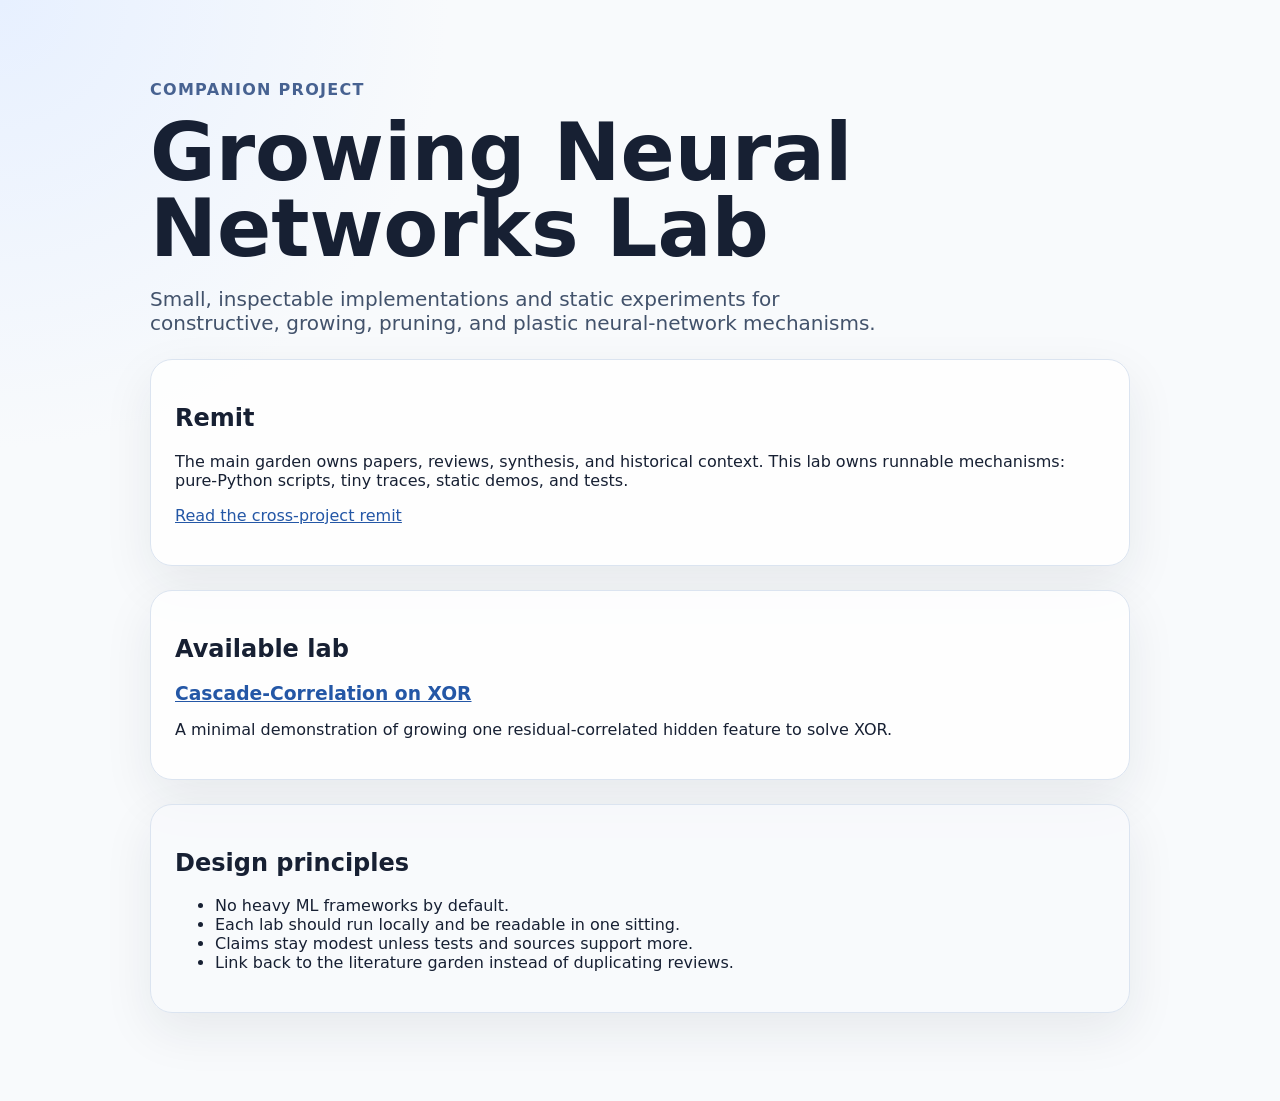
==== index.html @ 7253da55 "lab: initialize growing neural networks lab" ====
<!doctype html>
<html lang="en">
<head>
  <meta charset="utf-8">
  <meta name="viewport" content="width=device-width, initial-scale=1">
  <title>Growing Neural Networks Lab</title>
  <link rel="stylesheet" href="styles.css">
</head>
<body>
  <main class="shell">
    <p class="eyebrow">Companion project</p>
    <h1>Growing Neural Networks Lab</h1>
    <p class="lede">Small, inspectable implementations and static experiments for constructive, growing, pruning, and plastic neural-network mechanisms.</p>

    <section class="card">
      <h2>Remit</h2>
      <p>The main garden owns papers, reviews, synthesis, and historical context. This lab owns runnable mechanisms: pure-Python scripts, tiny traces, static demos, and tests.</p>
      <p><a href="docs/remit.md">Read the cross-project remit</a></p>
    </section>

    <section class="card">
      <h2>Available lab</h2>
      <article class="lab-link">
        <h3><a href="labs/cascade-correlation-xor/index.html">Cascade-Correlation on XOR</a></h3>
        <p>A minimal demonstration of growing one residual-correlated hidden feature to solve XOR.</p>
      </article>
    </section>

    <section class="card subtle">
      <h2>Design principles</h2>
      <ul>
        <li>No heavy ML frameworks by default.</li>
        <li>Each lab should run locally and be readable in one sitting.</li>
        <li>Claims stay modest unless tests and sources support more.</li>
        <li>Link back to the literature garden instead of duplicating reviews.</li>
      </ul>
    </section>
  </main>
</body>
</html>
---- styles.css ----
body {
  margin: 0;
  font-family: Inter, ui-sans-serif, system-ui, -apple-system, BlinkMacSystemFont, "Segoe UI", sans-serif;
  background: radial-gradient(circle at top left, #e7f0ff, transparent 28rem), #f8fafc;
  color: #172033;
}
.shell {
  max-width: 980px;
  margin: 0 auto;
  padding: 4rem 1.25rem;
}
.eyebrow {
  color: #476291;
  font-weight: 700;
  letter-spacing: .08em;
  text-transform: uppercase;
}
h1 {
  font-size: clamp(2.4rem, 7vw, 5rem);
  line-height: .95;
  margin: 0 0 1rem;
}
.lede {
  max-width: 760px;
  font-size: 1.25rem;
  color: #42526b;
}
.card {
  background: rgba(255,255,255,.82);
  border: 1px solid #dbe4f0;
  border-radius: 22px;
  box-shadow: 0 18px 50px rgba(31, 41, 55, .08);
  margin: 1.5rem 0;
  padding: 1.5rem;
}
.card.subtle { background: rgba(248,250,252,.75); }
a { color: #2457a6; }
.lab-link h3 { margin-bottom: .25rem; }
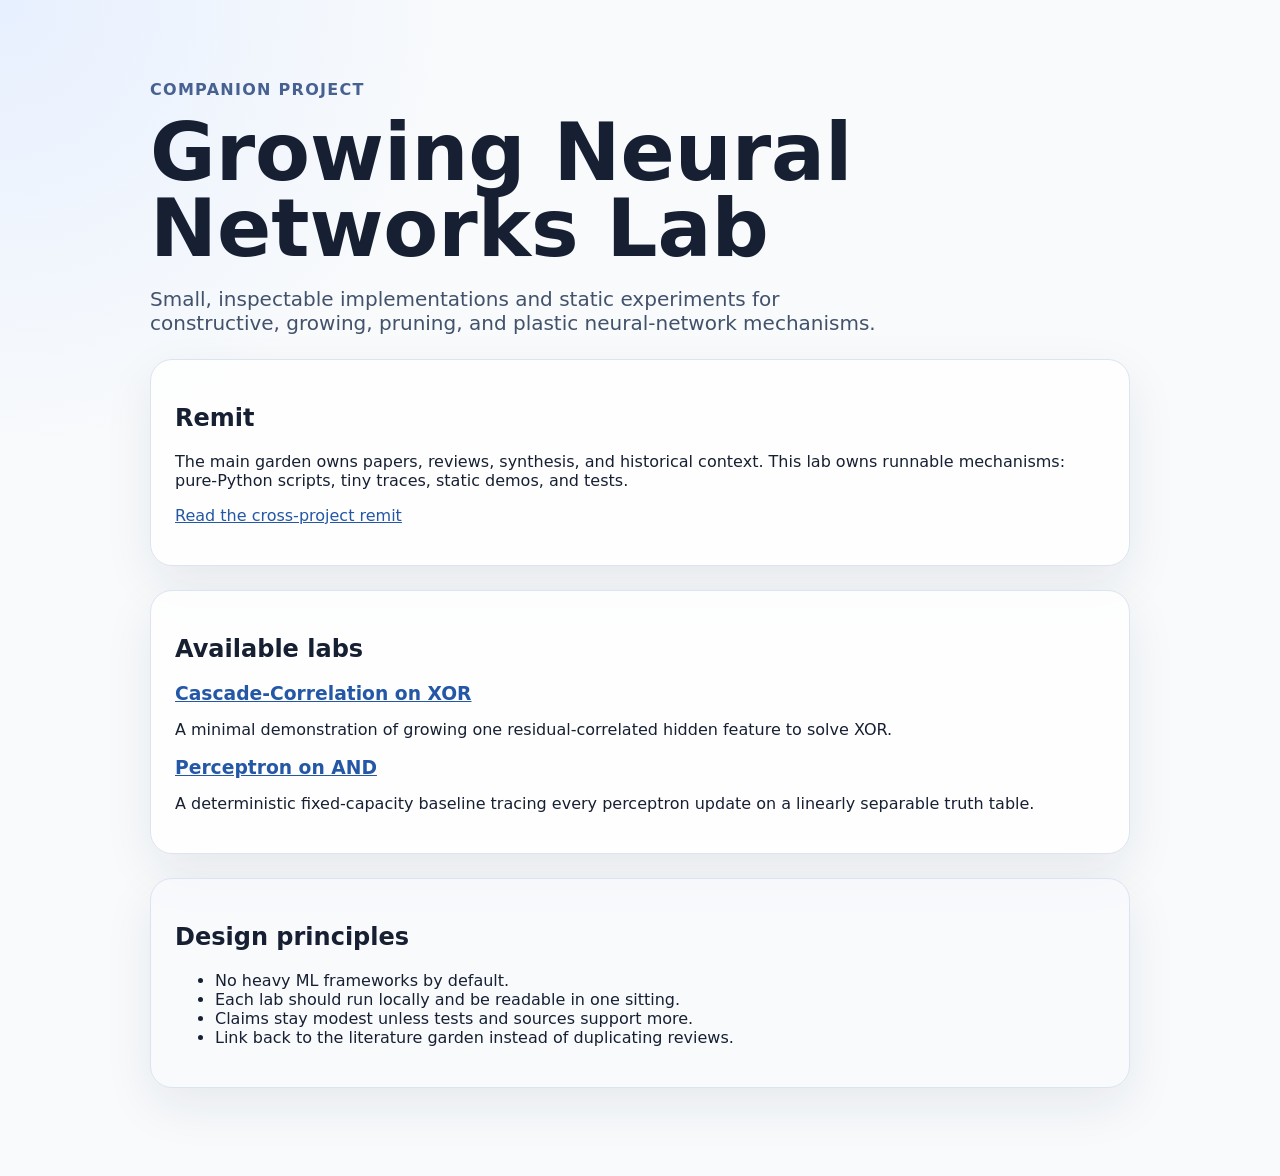
==== commit 07dafd83: "lab: add deterministic perceptron trace" ====
--- a/index.html
+++ b/index.html
@@ -19,10 +19,14 @@
     </section>
 
     <section class="card">
-      <h2>Available lab</h2>
+      <h2>Available labs</h2>
       <article class="lab-link">
         <h3><a href="labs/cascade-correlation-xor/index.html">Cascade-Correlation on XOR</a></h3>
         <p>A minimal demonstration of growing one residual-correlated hidden feature to solve XOR.</p>
+      </article>
+      <article class="lab-link">
+        <h3><a href="labs/perceptron-and/index.html">Perceptron on AND</a></h3>
+        <p>A deterministic fixed-capacity baseline tracing every perceptron update on a linearly separable truth table.</p>
       </article>
     </section>
 
